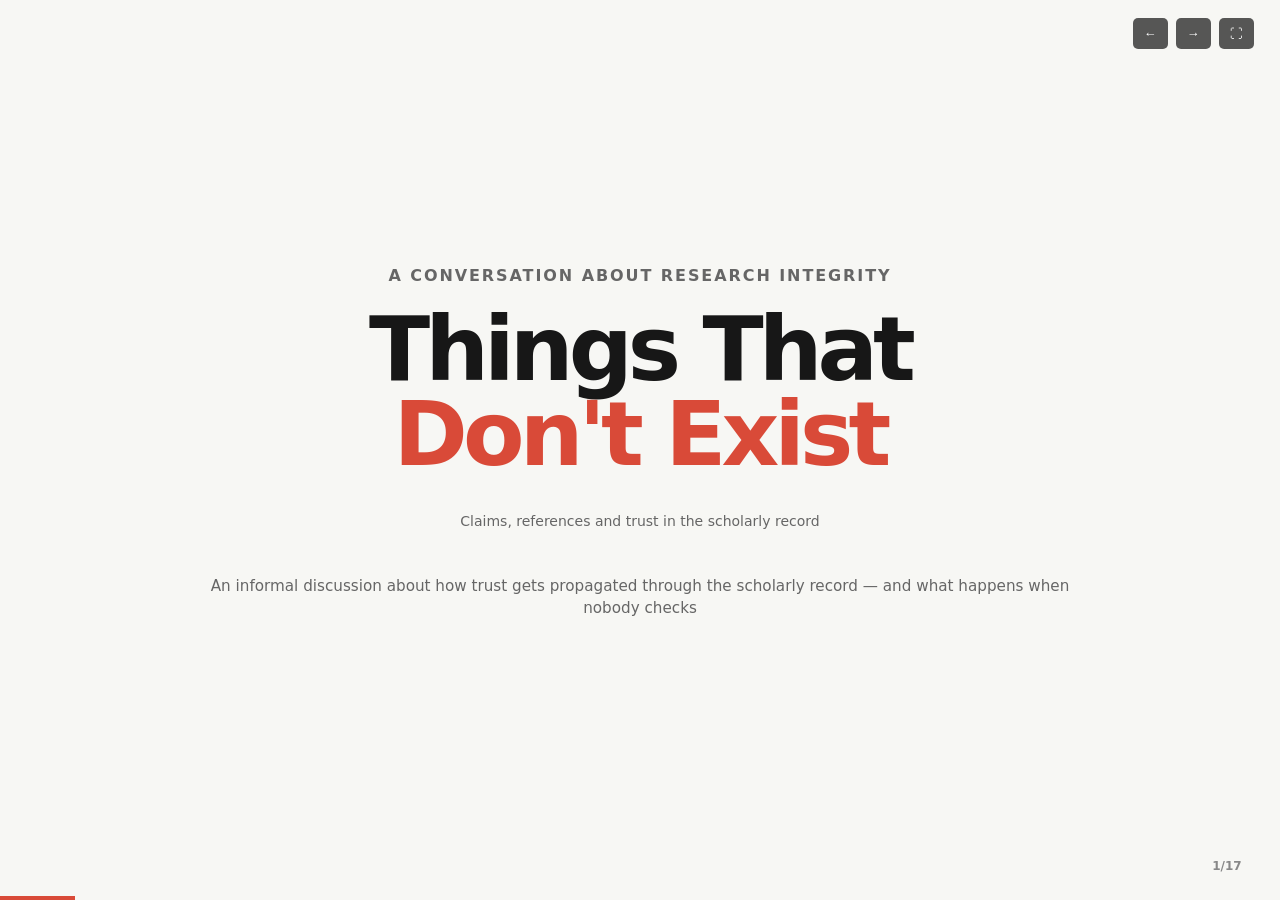
==== talk/index.html @ 54753305 "Add files via upload" ====
<!DOCTYPE html>
<html lang="en">
<head>
   <meta charset="UTF-8">
   <meta name="viewport" content="width=device-width, initial-scale=1.0">
   <title>Things That Don't Exist — Claims, References and Trust</title>
   <link rel="manifest" href="manifest.json" />
   <link rel="icon" type="image/svg+xml" href="Logo.svg" />
   <link type="text/css" rel="stylesheet" href="things.css" />
   <script src="things.js" defer="defer"></script>
</head>

<body>
   <script>
      if ('serviceWorker' in navigator) {
         window.addEventListener('load', () => {
            navigator.serviceWorker.register('sw.js');
         });
      }
   </script>

   <div class="deck">

      <section class="slide active center">
         <div class="eyebrow">A conversation about research integrity</div>
         <h1>Things That<br><span class="accent">Don't Exist</span></h1>
         <div class="subtitle">
            Claims, references and trust in the scholarly record
         </div>
         <p class="small" style="margin-top:5vh;">
            An informal discussion about how trust gets propagated through the scholarly record —
            and what happens when nobody checks
         </p>
      </section>


      <section class="slide">
         <div class="eyebrow">Start with a claim</div>

         <div class="claim">
            “This technology was developed by us.”
         </div>

         <p style="margin-top:5vh;">
            A claim can sound perfectly plausible.
         </p>

         <div class="question" style="font-size:clamp(2.5rem,5vw,5rem);">
            But how do we know?
         </div>

      </section>

      <section class="slide">
         <div class="eyebrow">Start with a claim</div>

         <div class="claim">
            “This technology was developed by us.”
         </div>

         <p style="margin-top:5vh;">
            A claim can sound perfectly plausible.
         </p>

         <div class="question" style="font-size:clamp(2.5rem,5vw,5rem);">
            But how do we know?
         </div>

         <img src="Unitree-Go2.png" alt="Unitree Go2 Robot Dog" style="width: 40%; height: auto; margin-top: 0.1vh; float: right;">

      </section>

      <section class="slide">
         <div class="eyebrow">Start with a claim</div>

         <div class="claim">
            “This technology was developed by us.”
         </div>

         <p style="margin-top:5vh;">
            A claim can sound perfectly plausible.
         </p>

         <div class="question" style="font-size:clamp(2.5rem,5vw,5rem);">
            But how do we know?
         </div>

         <img src="Galgotias-Dog-Pee2N.png" alt="Unitree Go2 Robot Dog" style="width: 40%; height: auto; margin-top: 0.5vh; float: right;">

      </section>


      <section class="slide">
         <div class="eyebrow">The problem predates generative AI</div>
         <h2>False claims can enter<br>the scholarly record.</h2>

         <div class="three">
            <div class="card">
               <div class="number">01</div>
               <h3>Fabricated evidence</h3>
               <p>Data or samples can be invented, substituted or manipulated.</p>
            </div>

            <div class="card">
               <div class="number">02</div>
               <h3>SCIgen</h3>
               <p>Plausible-looking scientific papers can be generated without meaningful science underneath.</p>
            </div>

            <div class="card">
               <div class="number">03</div>
               <h3>Misleading citations</h3>
               <p>References can be real but inaccurate, distorted or used to support claims they do not support.</p>
            </div>
         </div>

         <p class="small" style="margin-top:4vh;">
            AI did not invent unreliable scholarship. It changes the speed and cost
            at which plausible-looking claims can be produced.
         </p>

      </section>


      <section class="slide center dark">
         <div class="eyebrow">A useful distinction</div>

         <div class="spectrum">
            <div>
               <strong>True</strong>
               <span>The available evidence supports the claim.</span>
            </div>
            <div>
               <strong>False</strong>
               <span>The available evidence contradicts the claim.</span>
            </div>
            <div>
               <strong>Unverifiable</strong>
               <span>The available evidence is insufficient to establish whether the claim is true or false.</span>
            </div>
         </div>

         <div class="large-quote">
            “We tend to think about integrity as distinguishing
            <span class="accent">true</span> from <span class="accent">false</span>.
            But there is a third category.”
         </div>

      </section>


      <section class="slide">
         <div class="eyebrow">Unverifiable references</div>
         <h2>Does this paper exist?</h2>

         <div class="claim" style="font-family:Georgia,serif;font-size:clamp(1.3rem,2.3vw,2.2rem);">
            Smith, J., &amp; Kumar, R. (2024).<br>
            <em>
               Artificial intelligence and educational transformation:
               A systematic review.
            </em><br>
            Journal of Educational Technology, 18(3), 214–229.<br>
            doi:10.2916.WP/562679
         </div>

         <p style="margin-top:4vh;">
            It looks like a scholarly object.
         </p>

         <div class="question" style="font-size:clamp(2.3rem,4.5vw,4.5rem);">
            Except that it may not exist.
         </div>
      </section>


      <section class="slide">
         <div class="eyebrow">Our small question</div>

         <div class="question">
            Have unverifiable references<br>
            actually entered the<br>
            published literature?
         </div>

         <div class="flow">
            <div class="box">3,201 papers</div>
            <div class="arrow">→</div>
            <div class="box">AI + education</div>
            <div class="arrow">→</div>
            <div class="box">2023–2025</div>
            <div class="arrow">→</div>
            <div class="box">Reference verification</div>
         </div>

      </section>


      <section class="slide center dark">
         <div class="eyebrow">What we found</div>

         <div class="big-number">2.16%</div>

         <div class="label">
            69 of 3,201 papers contained at least one reference
            that remained unverifiable.
         </div>

         <p class="small" style="color:#aaa;margin-top:4vh;">
            Not “69 fraudulent papers.” Not necessarily “hallucinated references.”
            Unverifiable after automated checks and manual review.
         </p>

      </section>


      <section class="slide">
         <img src="https://claricite.com/images/Logo.svg" width="100" alt="Claricite Logo" />
         <h2>Can we automate<br>some of the checking?</h2>

         <div class="pipeline">
            <div class="step">
               <strong>PDF</strong>
               <span>Extract the reference list.</span>
            </div>
            <div class="step">
               <strong>Identifiers</strong>
               <span>Check DOI / URL where available.</span>
            </div>
            <div class="step">
               <strong>Databases</strong>
               <span>Cross-check bibliographic records.</span>
            </div>
            <div class="step">
               <strong>Matching</strong>
               <span>Compare title, authors and year.</span>
            </div>
            <div class="step final">
               <strong>Review</strong>
               <span>Manually inspect what remains unresolved.</span>
            </div>
         </div>

         <div class="redline" style="margin-top:5vh;">
            <p style="margin:0;">
               <strong>The goal is not to declare “fake”.</strong><br>
               It is to find things that need checking.
            </p>
         </div>
      </section>

      <section class="slide">

         <div class="eyebrow">ZOOM OUT</div>

         <h2>Moving beyond <span class="accent">unverifiable references</span></h2>

         <p style="margin-top:4vh; font-size:1.25em;">
            Checking whether a reference exists is important.
            But even when <strong>everything exists</strong>, the scholarly record
            can still contain errors that nobody has verified.
         </p>

         <div style="display:flex;justify-content:center;align-items:center;gap:1.5rem;margin-top:6vh;flex-wrap:wrap;">

            <div style="padding:1.5rem 2rem;border:1px solid #ccd5df;border-radius:12px;text-align:center;min-width:190px;">
               <div style="font-size:1.5rem; font-weight:600;">Reference</div>
               <div style="margin-top:.5rem; color:#666;">
                  Does it exist?
               </div>
            </div>

            <div style="font-size:2rem;">→</div>

            <div style="padding:1.5rem 2rem;border:1px solid #ccd5df;border-radius:12px;text-align:center;min-width:190px;">
               <div style="font-size:1.5rem; font-weight:600;">Evidence</div>
               <div style="margin-top:.5rem; color:#666;">
                  Is it what it claims?
               </div>
            </div>

            <div style="font-size:2rem;">→</div>

            <div style="padding:1.5rem 2rem;border:1px solid #ccd5df;border-radius:12px;text-align:center;min-width:190px;">
               <div style="font-size:1.5rem; font-weight:600;">Claim</div>
               <div style="margin-top:.5rem; color:#666;">
                  Does the evidence support it?
               </div>
            </div>

         </div>

         <div style="margin-top:6vh;text-align:center;font-size:1.45rem;">
            <strong>The problem is bigger than whether a paper exists.</strong>
         </div>

         <p class="speaker">
            We started by asking a very simple question: does this reference actually exist?
            But that's only one layer of trust in the scholarly record. A paper and its references can exist,
             — BUT we can still be repeating
            a claim that nobody has actually checked.
         </p>

      </section>


      <section class="slide">
         <div class="eyebrow">When an error gets repeated</div>

         <h2>There was a <span class="accent">mistake.</span></h2>

         <div class="flow">
            <div class="box">
               <h4>2008</h4>
               <strong>One paper</strong><br />
               <span>An incorrect equation</span>
            </div>

            <div class="arrow">→</div>

            <div class="box">
               <h4>2011 &mdash; 2014</h4>
               <strong>Three influential papers</strong><br />
               <span>The same error</span>
            </div>

            <div class="arrow">→</div>

            <div class="box">
               <strong>More papers</strong><br />
               <span>And more.</span><br />
               <span>And more.</span>
            </div>

         </div>

         <div class="big-number">20,000+</div>
         <div class="label">publications subsequently using the formulation</div>

         <p>
            There was a mistake. Three influential papers repeated it. 
            Then more papers repeated the same error, and more followed. 
            And nobody went back to check the original equation … until …
         </p>
         <p style="line-height:1.4; color:#687586;">
            Anand Pal, <em>A dimensionally consistent size–strain plot method for crystallite size and microstrain estimation</em>,
            <em>Journal of Alloys and Compounds</em> 1048 (2025), 185324. DOI: 10.1016/j.jallcom.2025.185324
         </p>


         <div class="bottom-line">
            <strong>Repetition made an error look like knowledge.</strong>
         </div>
      </section>

      <section class="slide">

         <div class="eyebrow">WHEN A CITATION GETS REPEATED</div>

         <h2>Does this paper <span class="accent">exist?</span></h2>

         <div style="width: 88%;margin: 2rem auto;padding: 1.3rem 1.6rem;background: #fff;border-radius: 6px;text-align: left;color: #333;box-shadow: 0 6px 25px rgba(0,0,0,.18);">
            <div style="font-size:.75rem; color:#666; margin-bottom:.4rem;">
               [CITATION]
            </div>

            <div style="font-size:1.3rem;line-height:1.35;color:#1a0dab; margin-bottom:.4rem;">
               Cloud-based blood bank management system:
               a novel approach for donor management and information dissemination
            </div>

            <div style="font-size:.9rem; margin-bottom:.15rem;">
               S Priya, K Geetha
            </div>

            <div style="font-size:.85rem;color:#555;font-style:italic;margin-bottom:.7rem;">
               Journal of Advanced Research in Computing, 2014
            </div>

            <div style="font-size:.82rem; color:#1a0dab;">
               Cited by <strong>3</strong>
               <span style="color:#999; margin:0 .35rem;">·</span>
               Related articles
            </div>
         </div>

         <div style="margin-top:1rem; font-size:1.25rem; text-align:center;">
            <span class="accent">It looks completely legitimate.</span>
         </div>

         <div style="margin-top:1rem;font-size:1.4rem;text-align:center;">
            <strong>But the paper cannot be verified.</strong>
         </div>

         <p>
            Searching for the reference in
            <span>
               <span class="g-blue">G</span><span class="o-red">o</span><span class="o-yellow">o</span><span class="g-blue">g</span><span class="l-green">l</span><span class="o-red">e</span><span class="scholar-text">Scholar</span>
            </span>
            gives us a title, authors,
            a journal, a year — and even three citations. It looks real. But the paper cannot be verified.
         </p>

      </section>

      <section class="slide dark">
         <div class="eyebrow">Now the uncomfortable part</div>
         <h2>More papers. More claims.</h2>

         <div style="margin: 0 auto; width: 80%;">
            <svg viewBox="0 0 800 500" xmlns="http://www.w3.org/2000/svg">
               <!-- Styles -->
               <style>
                  .title {
                     font-family: system-ui, -apple-system, sans-serif;
                     font-size: 24px;
                     font-weight: bold;
                     fill: #f8fafc;
                  }

                  .subtitle {
                     font-family: system-ui, -apple-system, sans-serif;
                     font-size: 14px;
                     fill: #94a3b8;
                  }

                  .axis-label {
                     font-family: system-ui, -apple-system, sans-serif;
                     font-size: 12px;
                     font-weight: 600;
                     fill: #cbd5e1;
                  }

                  .tick-label {
                     font-family: system-ui, -apple-system, sans-serif;
                     font-size: 11px;
                     fill: #94a3b8;
                     text-anchor: middle;
                  }

                  .value-label {
                     font-family: system-ui, -apple-system, sans-serif;
                     font-size: 11px;
                     font-weight: bold;
                     fill: #f8fafc;
                     text-anchor: middle;
                  }

                  .rate-label {
                     font-family: system-ui, -apple-system, sans-serif;
                     font-size: 11px;
                     font-weight: bold;
                     fill: #34d399;
                     text-anchor: middle;
                  }

                  .grid-line {
                     stroke: #334155;
                     stroke-dasharray: 4,4;
                     stroke-width: 1;
                  }

                  .legend-text {
                     font-family: system-ui, -apple-system, sans-serif;
                     font-size: 12px;
                     fill: #e2e8f0;
                  }
               </style>

               <!-- Dark Mode Canvas Background -->
               <rect width="100%" height="100%" fill="none" />

               <!-- Header -->
               <text x="40" y="40" class="title">ICML Growth &amp; Acceptance Trends</text>
               <text x="40" y="60" class="subtitle">Comparing submissions, accepted papers, and acceptance rates over the last decade</text>

               <!-- Legend -->
               <g transform="translate(480, 30)">
                  <!-- Submissions Legend -->
                  <rect x="0" y="0" width="15" height="15" fill="#3b82f6" rx="3" />
                  <text x="20" y="12" class="legend-text">Submissions</text>

                  <!-- Accepted Legend -->
                  <rect x="100" y="0" width="15" height="15" fill="#60a5fa" rx="3" />
                  <text x="120" y="12" class="legend-text">Accepted</text>

                  <!-- Rate Legend -->
                  <line x1="180" y1="7" x2="205" y2="7" stroke="#34d399" stroke-width="3" stroke-dasharray="2,2" />
                  <circle cx="190" cy="7" r="4" fill="#34d399" />
                  <text x="208" y="12" class="legend-text">Acceptance Rate (%)</text>
               </g>

               <!-- Grid Lines (Y-Axis Submissions Max 25,000) -->
               <!-- Base Y: 430, Max Y: 100, Range H: 330 (13.2 px per 1000) -->
               <line x1="80" y1="430" x2="720" y2="430" stroke="#475569" stroke-width="1.5" />
               <line x1="80" y1="364" x2="720" y2="364" class="grid-line" />
               <line x1="80" y1="298" x2="720" y2="298" class="grid-line" />
               <line x1="80" y1="232" x2="720" y2="232" class="grid-line" />
               <line x1="80" y1="166" x2="720" y2="166" class="grid-line" />
               <line x1="80" y1="100" x2="720" y2="100" class="grid-line" />

               <!-- Left Y-Axis Labels (Volume) -->
               <text x="70" y="434" class="tick-label" style="text-anchor: end;">0</text>
               <text x="70" y="368" class="tick-label" style="text-anchor: end;">5,000</text>
               <text x="70" y="302" class="tick-label" style="text-anchor: end;">10,000</text>
               <text x="70" y="236" class="tick-label" style="text-anchor: end;">15,000</text>
               <text x="70" y="170" class="tick-label" style="text-anchor: end;">20,000</text>
               <text x="70" y="104" class="tick-label" style="text-anchor: end;">25,000</text>
               <text x="30" y="265" class="axis-label" transform="rotate(-90 30 265)" style="text-anchor: middle;">Number of Papers</text>

               <!-- Right Y-Axis Labels (Percentage) -->
               <line x1="720" y1="430" x2="720" y2="100" stroke="#475569" stroke-width="1.5" />
               <text x="730" y="434" class="tick-label" style="text-anchor: start;">0%</text>
               <text x="730" y="331" class="tick-label" style="text-anchor: start;">30%</text>
               <text x="730" y="232" class="tick-label" style="text-anchor: start;">60%</text>
               <text x="730" y="133" class="tick-label" style="text-anchor: start;">90%</text>
               <text x="770" y="265" class="axis-label" transform="rotate(90 770 265)" style="text-anchor: middle;">Acceptance Rate</text>

               <!-- DATA VISUALISATION -->
               <!-- X spacing centers: 112, 176, 240, 304, 368, 432, 496, 560, 624, 688 -->
               <!-- 2015 -->
               <g>
                  <rect x="97" y="416" width="14" height="14" fill="#2563eb" rx="1" />
                  <rect x="113" y="426" width="14" height="4" fill="#60a5fa" rx="1" />
                  <text x="112" y="450" class="tick-label">2015</text>
                  <text x="105" y="408" class="value-label" style="font-size: 9px; fill: #94a3b8;">1.0k</text>
               </g>

               <!-- 2017 -->
               <g>
                  <rect x="161" y="408" width="14" height="22" fill="#2563eb" rx="1" />
                  <rect x="177" y="424" width="14" height="6" fill="#60a5fa" rx="1" />
                  <text x="176" y="450" class="tick-label">2017</text>
                  <text x="169" y="400" class="value-label" style="font-size: 9px; fill: #94a3b8;">1.7k</text>
               </g>

               <!-- 2019 -->
               <g>
                  <rect x="225" y="385" width="14" height="45" fill="#2563eb" rx="1" />
                  <rect x="241" y="420" width="14" height="10" fill="#60a5fa" rx="1" />
                  <text x="240" y="450" class="tick-label">2019</text>
                  <text x="233" y="377" class="value-label" style="font-size: 9px; fill: #94a3b8;">3.4k</text>
               </g>

               <!-- 2020 -->
               <g>
                  <rect x="289" y="364" width="14" height="66" fill="#2563eb" rx="1" />
                  <rect x="305" y="416" width="14" height="14" fill="#60a5fa" rx="1" />
                  <text x="304" y="450" class="tick-label">2020</text>
                  <text x="297" y="356" class="value-label" style="font-size: 9px; fill: #94a3b8;">5.0k</text>
               </g>

               <!-- 2021 -->
               <g>
                  <rect x="353" y="357" width="14" height="73" fill="#2563eb" rx="1" />
                  <rect x="369" y="414" width="14" height="16" fill="#60a5fa" rx="1" />
                  <text x="368" y="450" class="tick-label">2021</text>
                  <text x="361" y="349" class="value-label" style="font-size: 9px; fill: #94a3b8;">5.5k</text>
               </g>

               <!-- 2022 -->
               <g>
                  <rect x="417" y="356" width="14" height="74" fill="#2563eb" rx="1" />
                  <rect x="433" y="414" width="14" height="16" fill="#60a5fa" rx="1" />
                  <text x="432" y="450" class="tick-label">2022</text>
                  <text x="425" y="348" class="value-label" style="font-size: 9px; fill: #94a3b8;">5.6k</text>
               </g>

               <!-- 2023 -->
               <g>
                  <rect x="481" y="344" width="14" height="86" fill="#2563eb" rx="1" />
                  <rect x="497" y="406" width="14" height="24" fill="#60a5fa" rx="1" />
                  <text x="496" y="450" class="tick-label">2023</text>
                  <text x="489" y="336" class="value-label" style="font-size: 9px; fill: #94a3b8;">6.5k</text>
               </g>

               <!-- 2024 -->
               <g>
                  <rect x="545" y="305" width="14" height="125" fill="#2563eb" rx="1" />
                  <rect x="561" y="396" width="14" height="34" fill="#60a5fa" rx="1" />
                  <text x="560" y="450" class="tick-label">2024</text>
                  <text x="553" y="297" class="value-label" style="font-size: 9px; fill: #94a3b8;">9.5k</text>
               </g>

               <!-- 2025 -->
               <g>
                  <rect x="609" y="270" width="14" height="160" fill="#2563eb" rx="1" />
                  <rect x="625" y="387" width="14" height="43" fill="#60a5fa" rx="1" />
                  <text x="624" y="450" class="tick-label">2025</text>
                  <text x="617" y="262" class="value-label" style="font-size: 9px; fill: #94a3b8;">12.1k</text>
               </g>

               <!-- 2026 -->
               <g>
                  <rect x="673" y="114" width="14" height="316" fill="#3b82f6" rx="1" />
                  <rect x="689" y="346" width="14" height="84" fill="#60a5fa" rx="1" />
                  <text x="688" y="450" class="tick-label" style="font-weight: bold; fill: #f8fafc;">2026</text>
                  <text x="681" y="104" class="value-label" style="fill: #60a5fa;">23.9k</text>
                  <text x="698" y="338" class="value-label" style="fill: #93c5fd; font-size: 10px;">6.3k</text>
               </g>

               <!-- Line Chart for Acceptance Rate -->
               <path d="M 112 344.2 L 176 344.5 L 240 355.4 L 304 358.1 L 368 359.1 L 432 357.7 L 496 337.9 L 560 339.3 L 624 341.2 L 688 342.2"
                     fill="none" stroke="#34d399" stroke-width="3" stroke-dasharray="2,2" />

               <!-- Line Nodes & Text Data Labels -->
               <circle cx="112" cy="344" r="4" fill="#34d399" />
               <text x="112" y="332" class="rate-label">26.0%</text>

               <circle cx="176" cy="345" r="4" fill="#34d399" />

               <circle cx="240" cy="355" r="4" fill="#34d399" />
               <text x="240" y="374" class="rate-label">22.6%</text>

               <circle cx="304" cy="358" r="4" fill="#34d399" />

               <circle cx="368" cy="359" r="4" fill="#34d399" />
               <text x="368" y="378" class="rate-label">21.5%</text>

               <circle cx="432" cy="358" r="4" fill="#34d399" />

               <circle cx="496" cy="338" r="4" fill="#34d399" />
               <text x="496" y="324" class="rate-label">27.9%</text>

               <circle cx="560" cy="339" r="4" fill="#34d399" />

               <circle cx="624" cy="341" r="4" fill="#34d399" />

               <circle cx="688" cy="342" r="4" fill="#34d399" />
               <text x="688" y="326" class="rate-label" style="fill: #34d399;">26.6%</text>

            </svg>
         </div>

      </section>


      <section class="slide">
         <div class="eyebrow">What happens when we actually try?</div>

         <div class="flow">
            <div class="box">1,221 people</div>
            <div class="arrow">→</div>
            <div class="box">2,226 papers</div>
            <div class="arrow">→</div>
            <div class="box">35,908 claims</div>
         </div>

         <div class="big-number" style="font-size:clamp(6rem,14vw,12rem);">23%</div>

         <div class="label">
            of examined papers had at least one claim that was
            falsified or contested in the ICML reproduction exercise.
         </div>

         <p style="margin-top:3vh;">
            And some flagged falsifications turned out to be wrong.
            Verification itself requires verification.
         </p>

         <p class="small" style="margin-top:3vh;">
            Source: <a href="https://huggingface.co/blog/icml-2026-open-reproductions">https://huggingface.co/blog/icml-2026-open-reproductions</a>
         </p>

      </section>


      <section class="slide center dark">
         <div class="eyebrow">The bigger question</div>

         <div class="final-question">
            Can we genuinely<br>
            verify <span class="accent">every claim?</span>
         </div>

      </section>


      <section class="slide center">
         <div class="eyebrow">Discussion</div>

         <div class="final-question">
            If we cannot verify<br>
            everything…
         </div>

         <div class="question" style="margin-top:5vh;font-size:clamp(2.4rem,5vw,5rem);">
            What should we verify?
         </div>

         <div style="margin-top:5vh;max-width:1000px;">
            <span class="tag">claims</span>
            <span class="tag">references</span>
            <span class="tag">data</span>
            <span class="tag">images</span>
            <span class="tag">methods</span>
            <span class="tag">objects</span>
            <span class="tag">authors</span>
            <span class="tag">institutions</span>
         </div>

         <p style="margin-top:5vh;font-size:2.0rem;color:#666;">
            And who should be responsible for doing it?
         </p>
         <div style="margin-top:5vh;max-width:1000px;">
            <span class="tag">authors</span>
            <span class="tag">reviewers</span>
            <span class="tag">publishers</span>
            <span class="tag">machines</span>
         </div>

      </section>


   </div>

   <div class="controls">
      <button onclick="prevSlide()">←</button>
      <button onclick="nextSlide()">→</button>
      <button onclick="toggleFullscreen()">⛶</button>
   </div>

   <div class="progress" id="progress"></div>

</body>
</html>
---- talk/things.css ----
:root {
   --bg: #f7f7f4;
   --ink: #171717;
   --muted: #666;
   --accent: #d94a38;
   --soft: #e9e9e4;
   --dark: #202020;
   --white: #fff;
}

* {
   box-sizing: border-box;
}

html, body {
   margin: 0;
   padding: 0;
   width: 100%;
   height: 100%;
   background: var(--bg);
   color: var(--ink);
   font-family: Inter, ui-sans-serif, system-ui, -apple-system, BlinkMacSystemFont, "Segoe UI", sans-serif;
   overflow: hidden;
}

.deck {
   width: 100vw;
   height: 100vh;
   position: relative;
}

.slide {
   display: none;
   width: 100vw;
   height: 100vh;
   padding: 6vh 7vw;
   position: relative;
   overflow: hidden;
}

   .slide.active {
      display: flex;
      flex-direction: column;
   }

.dark {
   background: var(--dark);
   color: var(--white);
}

.accent {
   color: var(--accent);
}

.eyebrow {
   font-size: 1rem;
   letter-spacing: .12em;
   text-transform: uppercase;
   font-weight: 700;
   color: var(--muted);
   margin-bottom: 2.5vh;
}

.dark .eyebrow {
   color: #aaa;
}

h1 {
   font-size: clamp(3.5rem, 7vw, 7rem);
   line-height: .94;
   letter-spacing: -.055em;
   margin: 0;
   max-width: 1100px;
}

h2 {
   font-size: clamp(2.8rem, 5.5vw, 5.5rem);
   line-height: .96;
   letter-spacing: -.045em;
   margin: 0 0 4vh 0;
   max-width: 1100px;
}

h3 {
   font-size: clamp(1.8rem, 3vw, 3rem);
   line-height: 1.05;
   margin: 0;
}

p {
   font-size: clamp(1.2rem, 1.8vw, 1.7rem);
   line-height: 1.45;
   max-width: 900px;
}

.subtitle {
   font-size: clamp(1.4rem, 2.4vw, 2.3rem);
   line-height: 1.3;
   color: var(--muted);
   max-width: 900px;
   margin-top: 4vh;
}

.dark .subtitle {
   color: #c7c7c7;
}

.big-number {
   font-size: clamp(7rem, 18vw, 15rem);
   line-height: .8;
   font-weight: 800;
   letter-spacing: -.08em;
   margin: 4vh 0 2vh;
}

.label {
   font-size: clamp(1.4rem, 2.5vw, 2.4rem);
   font-weight: 600;
   max-width: 800px;
}

.center {
   justify-content: center;
   align-items: center;
   text-align: center;
}

   .center h1, .center h2, .center p {
      margin-left: auto;
      margin-right: auto;
   }

.claim {
   margin-top: 6vh;
   padding: 3vh 3vw;
   border-left: 8px solid var(--accent);
   background: var(--white);
   font-size: clamp(1.7rem, 3vw, 3rem);
   line-height: 1.2;
   max-width: 1050px;
   box-shadow: 0 8px 30px rgba(0,0,0,.06);
}

.dark .claim {
   background: #2b2b2b;
}

.question {
   font-size: clamp(3rem, 6vw, 6rem);
   line-height: .98;
   letter-spacing: -.05em;
   font-weight: 800;
   max-width: 1100px;
}

.flow {
   display: flex;
   align-items: center;
   gap: 1vw;
   margin-top: 5vh;
   flex-wrap: wrap;
   max-width: 1100px;
}

.box {
   background: var(--white);
   border: 1px solid #ddd;
   padding: 2vh 1.7vw;
   font-size: clamp(1rem, 1.6vw, 1.5rem);
   font-weight: 700;
   border-radius: 8px;
}

.arrow {
   font-size: 2rem;
   color: var(--accent);
}

.three {
   display: grid;
   grid-template-columns: repeat(3, 1fr);
   gap: 2vw;
   margin-top: 3vh;
   max-width: 1100px;
}

.card {
   background: var(--white);
   padding: 3vh 2vw;
   border-top: 5px solid var(--ink);
   min-height: 180px;
}

   .card .number {
      font-size: 1rem;
      font-weight: 800;
      color: var(--muted);
      margin-bottom: 2vh;
   }

   .card h3 {
      font-size: clamp(1.5rem, 2.5vw, 2.3rem);
      margin-bottom: 1vh;
   }

   .card p {
      font-size: clamp(1rem, 1.45vw, 1.35rem);
      margin: 0;
   }

.google-scholar-logo {
   /* Uses modern clean fonts matching Google's interface */
   font-family: 'Roboto', 'Product Sans', Arial, sans-serif;
   font-size: 2.5rem;
   font-weight: 500;
   letter-spacing: -0.5px;
   display: inline-block;
}

/* Specific letter coloring for Google */
.g-blue {
   color: #4285F4;
}

.o-red {
   color: #EA4335;
}

.o-yellow {
   color: #FBBC05;
}

.l-green {
   color: #34A853;
}

/* Authentic gray for the word Scholar */
.scholar-text {
   color: #5f6368;
   font-weight: 400;
   margin-left: 6px;
}

.spectrum {
   display: flex;
   width: 100%;
   max-width: 1100px;
   margin-top: 5vh;
   gap: 1px;
}

   .spectrum > div {
      flex: 1;
      padding: 4vh 2vw;
      background: var(--white);
      min-height: 170px;
   }

   .spectrum strong {
      display: block;
      color: initial;
      font-size: clamp(1.4rem, 2.5vw, 2.3rem);
      margin-bottom: 1.5vh;
   }

   .spectrum span {
      font-size: 1.1rem;
      color: var(--muted);
   }

.pipeline {
   display: flex;
   align-items: center;
   gap: 0;
   margin-top: 5vh;
   max-width: 1150px;
}

   .pipeline .step {
      flex: 1;
      min-height: 130px;
      background: var(--white);
      padding: 2vh 1.3vw;
      border: 1px solid #ddd;
   }

      .pipeline .step strong {
         display: block;
         font-size: 1.2rem;
         margin-bottom: 1vh;
      }

      .pipeline .step span {
         font-size: .95rem;
         color: var(--muted);
      }

      .pipeline .step.final {
         background: var(--dark);
         color: white;
         border-color: var(--dark);
      }

         .pipeline .step.final span {
            color: #ccc;
         }

.large-quote {
   font-size: clamp(2.3rem, 4.5vw, 4.5rem);
   line-height: 1.08;
   letter-spacing: -.04em;
   max-width: 1150px;
   margin-top: 5vh;
}

.small {
   font-size: .95rem;
   color: var(--muted);
   max-width: 900px;
}

.source {
   position: absolute;
   left: 7vw;
   bottom: 3vh;
   font-size: .75rem;
   color: #888;
   max-width: 80%;
}

.dark .source {
   color: #777;
}

.footer {
   position: absolute;
   right: 3vw;
   bottom: 3vh;
   font-size: .75rem;
   color: #999;
}


.timeline {
   margin-top: 5vh;
   width: 100%;
   max-width: 1100px;
}

.timeline-row {
   display: grid;
   grid-template-columns: 180px 1fr;
   gap: 2vw;
   padding: 2.2vh 0;
   border-bottom: 1px solid #ccc;
   align-items: center;
}

.timeline-year {
   font-weight: 800;
   font-size: 1.2rem;
}

.timeline-text {
   font-size: clamp(1.1rem, 1.8vw, 1.6rem);
}

.people {
   display: grid;
   grid-template-columns: repeat(4, 1fr);
   gap: 1vw;
   margin-top: 5vh;
   max-width: 1100px;
}

.person {
   border: 1px solid #666;
   padding: 2vh 1.2vw;
   background: #2b2b2b;
   color: #fff;
   text-align: center;
   font-weight: 700;
   font-size: 1.1rem;
   border-radius: 6px;
}

.final-question {
   font-size: clamp(3rem, 6.5vw, 7rem);
   font-weight: 800;
   line-height: .95;
   letter-spacing: -.06em;
   max-width: 1150px;
}

.controls {
   position: fixed;
   right: 2vw;
   top: 2vh;
   z-index: 100;
   display: flex;
   gap: .5rem;
}

button {
   border: 0;
   background: rgba(0,0,0,.65);
   color: white;
   padding: .5rem .7rem;
   border-radius: 5px;
   cursor: pointer;
   font-size: .8rem;
}

.progress {
   position: fixed;
   left: 0;
   bottom: 0;
   height: 4px;
   background: var(--accent);
   z-index: 100;
   transition: width .25s ease;
}

.tag {
   display: inline-block;
   padding: .5rem .8rem;
   border: 1px solid currentColor;
   border-radius: 100px;
   font-size: .85rem;
   font-weight: 700;
   margin-right: .4rem;
   margin-bottom: .5rem;
}

.redline {
   border-left: 8px solid var(--accent);
   padding-left: 2vw;
}

.slide-number {
   position: absolute;
   right: 3vw;
   bottom: 3vh;
   font-size: .75rem;
   color: #888;
   font-weight: 600;
   z-index: 10;
}

.dark .slide-number {
   color: #777;
}

@media (max-width: 800px) {
   .three, .people {
      grid-template-columns: 1fr 1fr;
   }

   .pipeline {
      flex-direction: column;
      align-items: stretch;
   }

   .spectrum {
      flex-direction: column;
   }

   .timeline-row {
      grid-template-columns: 100px 1fr;
   }
}

@media print {
   body {
      overflow: visible;
      background: white;
   }

   .slide {
      display: flex !important;
      page-break-after: always;
      width: 100vw;
      height: 100vh;
   }

   .controls, .progress {
      display: none;
   }

   .speaker {
      display: none !important;
   }
}
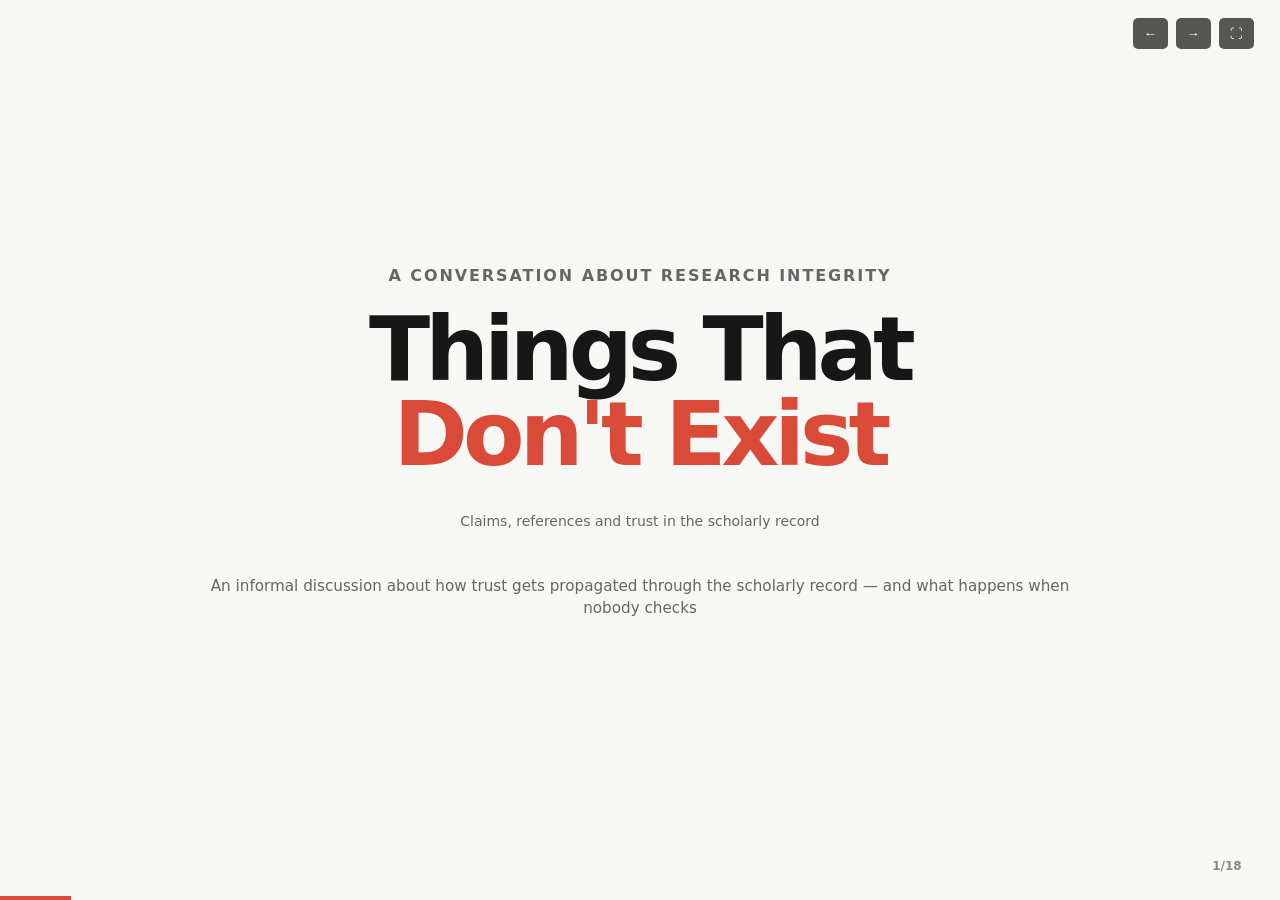
==== commit 2237fc2a: "One more slide" ====
--- a/talk/index.html
+++ b/talk/index.html
@@ -12,11 +12,11 @@
 
 <body>
    <script>
-      if ('serviceWorker' in navigator) {
-         window.addEventListener('load', () => {
-            navigator.serviceWorker.register('sw.js');
-         });
-      }
+            if ('serviceWorker' in navigator) {
+               window.addEventListener('load', () => {
+                  navigator.serviceWorker.register('sw.js');
+               });
+            }
    </script>
 
    <div class="deck">
@@ -28,8 +28,8 @@
             Claims, references and trust in the scholarly record
          </div>
          <p class="small" style="margin-top:5vh;">
-            An informal discussion about how trust gets propagated through the scholarly record —
-            and what happens when nobody checks
+            An informal discussion about how trust gets propagated through the scholarly record — and 
+            what happens when nobody checks
          </p>
       </section>
 
@@ -249,6 +249,44 @@
       </section>
 
       <section class="slide">
+         <div class="eyebrow">Preprint repositories fight back</div>
+         <h2>arXiv overhauls policy<br>to crack down on <span class="accent">AI "slop"</span></h2>
+
+         <div class="three">
+            <div class="card">
+               <div class="number">01</div>
+               <h3>One-year ban</h3>
+               <p>
+                  Researchers who submit papers containing incontrovertible evidence of unchecked LLM generation face
+                  an immediate 12-month platform suspension.
+               </p>
+            </div>
+
+            <div class="card">
+               <div class="number">02</div>
+               <h3>Post-ban vetting</h3>
+               <p>Once suspended, penalised authors can only upload new work if it has been accepted by a reputable peer-reviewed venue.</p>
+            </div>
+
+            <div class="card">
+               <div class="number">03</div>
+               <h3>Preprint crisis</h3>
+               <p>
+                  The surge of automated nonsense has forced other platforms like
+                  <span class="accent">PsyArXiv</span> and <span class="accent">SocArXiv</span> to issue permanent bans.
+               </p>
+            </div>
+         </div>
+
+         <p class="small" style="margin-top:4vh;">
+            Generative AI is flooding repositories with unedited text and fake citations. Moderators
+            are shifting from policing individual papers to penalising author behavior.
+         </p>
+
+      </section>
+
+
+      <section class="slide">
 
          <div class="eyebrow">ZOOM OUT</div>
 
@@ -296,7 +334,7 @@
          <p class="speaker">
             We started by asking a very simple question: does this reference actually exist?
             But that's only one layer of trust in the scholarly record. A paper and its references can exist,
-             — BUT we can still be repeating
+            — BUT we can still be repeating
             a claim that nobody has actually checked.
          </p>
 
@@ -337,8 +375,8 @@
          <div class="label">publications subsequently using the formulation</div>
 
          <p>
-            There was a mistake. Three influential papers repeated it. 
-            Then more papers repeated the same error, and more followed. 
+            There was a mistake. Three influential papers repeated it.
+            Then more papers repeated the same error, and more followed.
             And nobody went back to check the original equation … until …
          </p>
          <p style="line-height:1.4; color:#687586;">
@@ -714,7 +752,7 @@
    </div>
 
    <div class="controls">
-      <button onclick="prevSlide()">←</button>
+      <button onclick="previousSlide()">←</button>
       <button onclick="nextSlide()">→</button>
       <button onclick="toggleFullscreen()">⛶</button>
    </div>
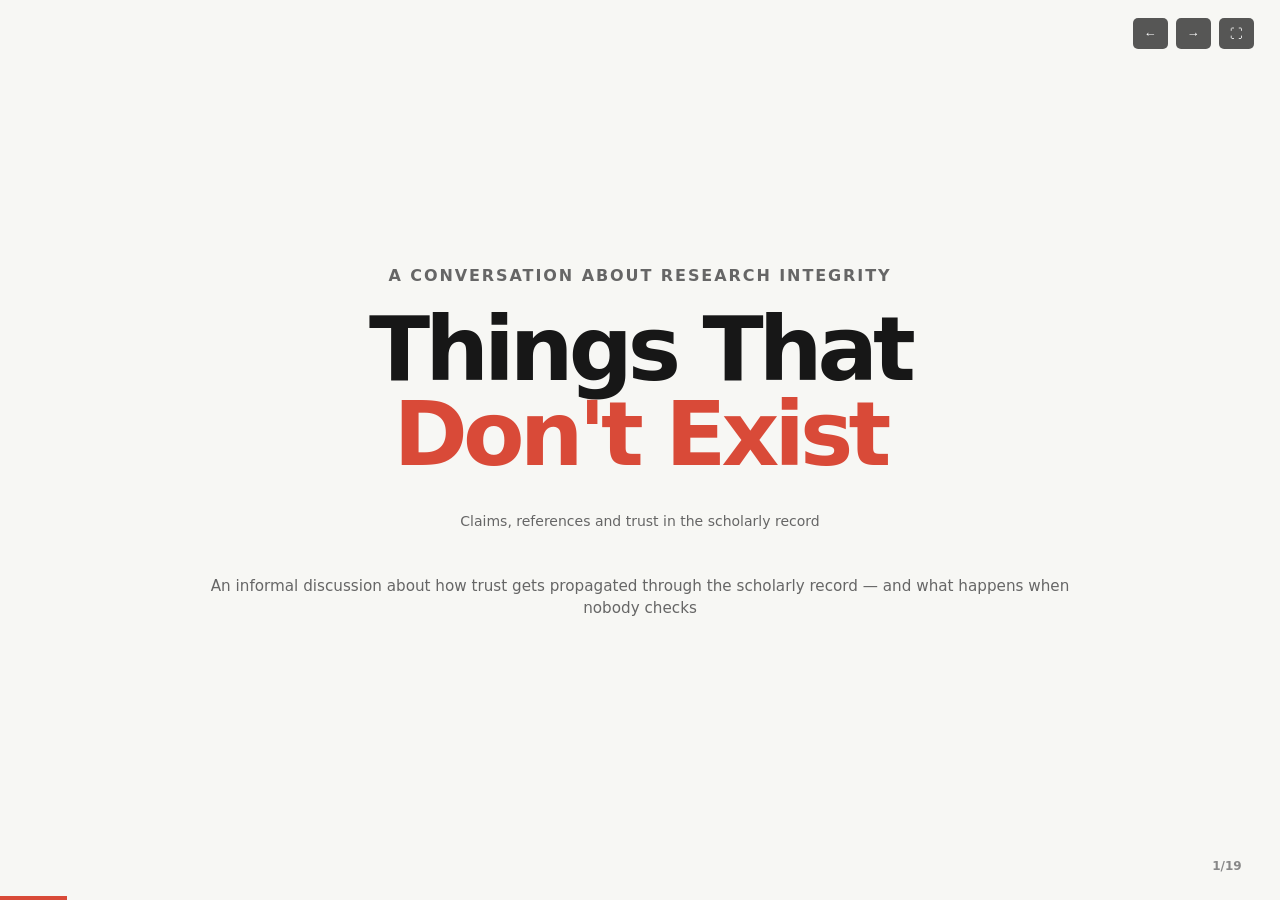
==== commit 4f2d9b15: "Added the last slide..." ====
--- a/talk/index.html
+++ b/talk/index.html
@@ -12,11 +12,11 @@
 
 <body>
    <script>
-            if ('serviceWorker' in navigator) {
-               window.addEventListener('load', () => {
-                  navigator.serviceWorker.register('sw.js');
-               });
-            }
+                              if ('serviceWorker' in navigator) {
+                                 window.addEventListener('load', () => {
+                                    navigator.serviceWorker.register('sw.js');
+                                 });
+                              }
    </script>
 
    <div class="deck">
@@ -28,7 +28,7 @@
             Claims, references and trust in the scholarly record
          </div>
          <p class="small" style="margin-top:5vh;">
-            An informal discussion about how trust gets propagated through the scholarly record — and 
+            An informal discussion about how trust gets propagated through the scholarly record — and
             what happens when nobody checks
          </p>
       </section>
@@ -279,12 +279,11 @@
          </div>
 
          <p class="small" style="margin-top:4vh;">
-            Generative AI is flooding repositories with unedited text and fake citations. Moderators
+            Generative AI is flooding repositories with unedited AI text and fake citations. Moderators
             are shifting from policing individual papers to penalising author behavior.
          </p>
 
       </section>
-
 
       <section class="slide">
 
@@ -447,7 +446,7 @@
          <div style="margin: 0 auto; width: 80%;">
             <svg viewBox="0 0 800 500" xmlns="http://www.w3.org/2000/svg">
                <!-- Styles -->
-               <style>
+               <style type="text/css">
                   .title {
                      font-family: system-ui, -apple-system, sans-serif;
                      font-size: 24px;
@@ -748,6 +747,51 @@
 
       </section>
 
+      <section class="slide">
+         <div class="eyebrow">A path forward</div>
+         <h2>The crowd-sourced<br>safety net of <span class="accent">PubPeer</span></h2>
+
+         <p>
+            When pre-publication verification systems drop the ball, post-publication peer review steps in.
+            Platforms like <span class="accent">PubPeer</span> allow the scientific community 
+            to flag anomalies in published papers immediately.
+         </p>
+         <div class="three">
+            <div class="card">
+               <div class="number">01</div>
+               <h3>Early Alert Signals</h3>
+               <p>
+                  Independent community comments serve as dynamic warning indicators long 
+                  before an institution initiates an official investigation.
+               </p>
+            </div>
+
+            <div class="card">
+               <div class="number">02</div>
+               <h3>Index Integration</h3>
+               <p>
+                  The <span class="accent">Web of Science</span> platform now directly embeds live
+                  <span class="accent">PubPeer</span>
+                  commentary paths into its index records, signalling the start of institutional adoption.
+               </p>
+            </div>
+
+            <div class="card">
+               <div class="number">03</div>
+               <h3>Closing the Gap</h3>
+               <p>
+                  While formal journal retractions can take years, crowdsourced peer validation 
+                  instantly protects the literature from multiplying errors.
+               </p>
+            </div>
+         </div>
+
+         <p class="small" style="margin-top:4vh;">
+            PubPeer remains essential because it reflects the collective expert judgment of the scientific community.
+         </p>
+
+      </section>
+
 
    </div>
 
